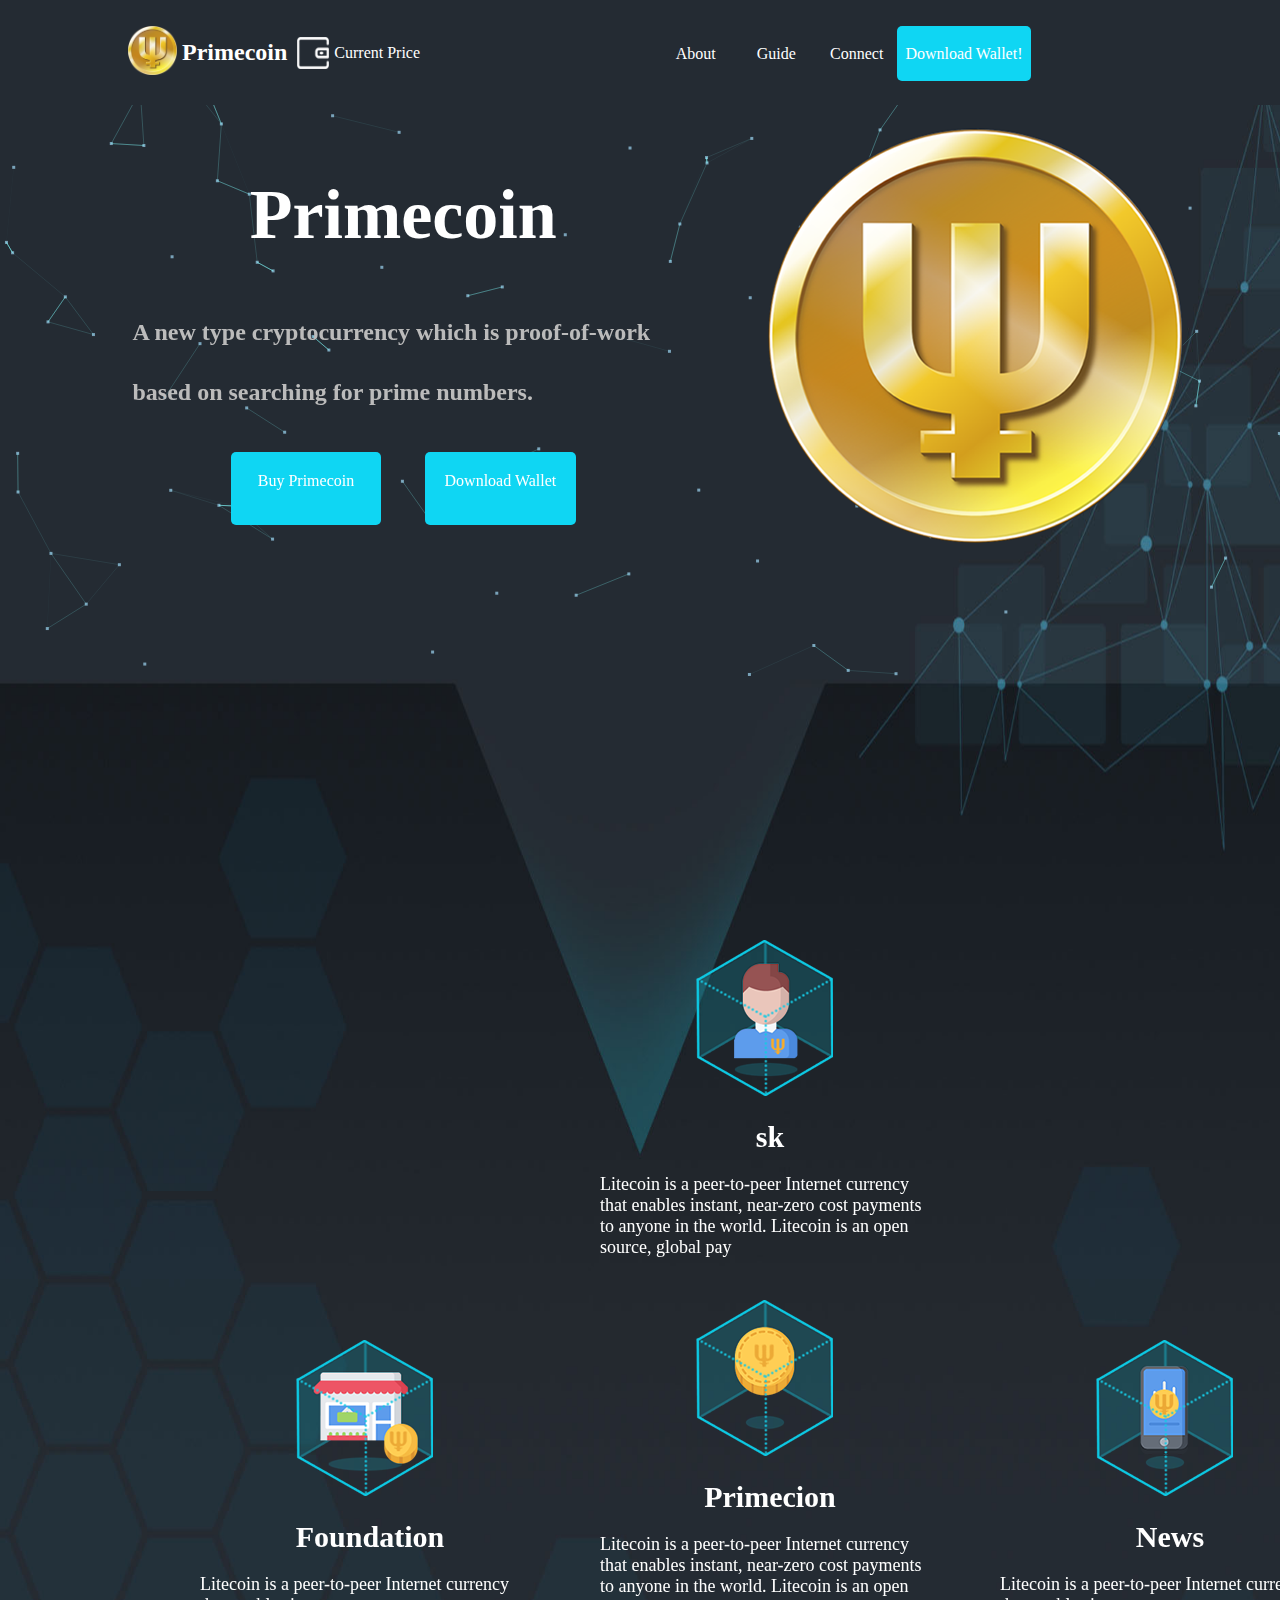
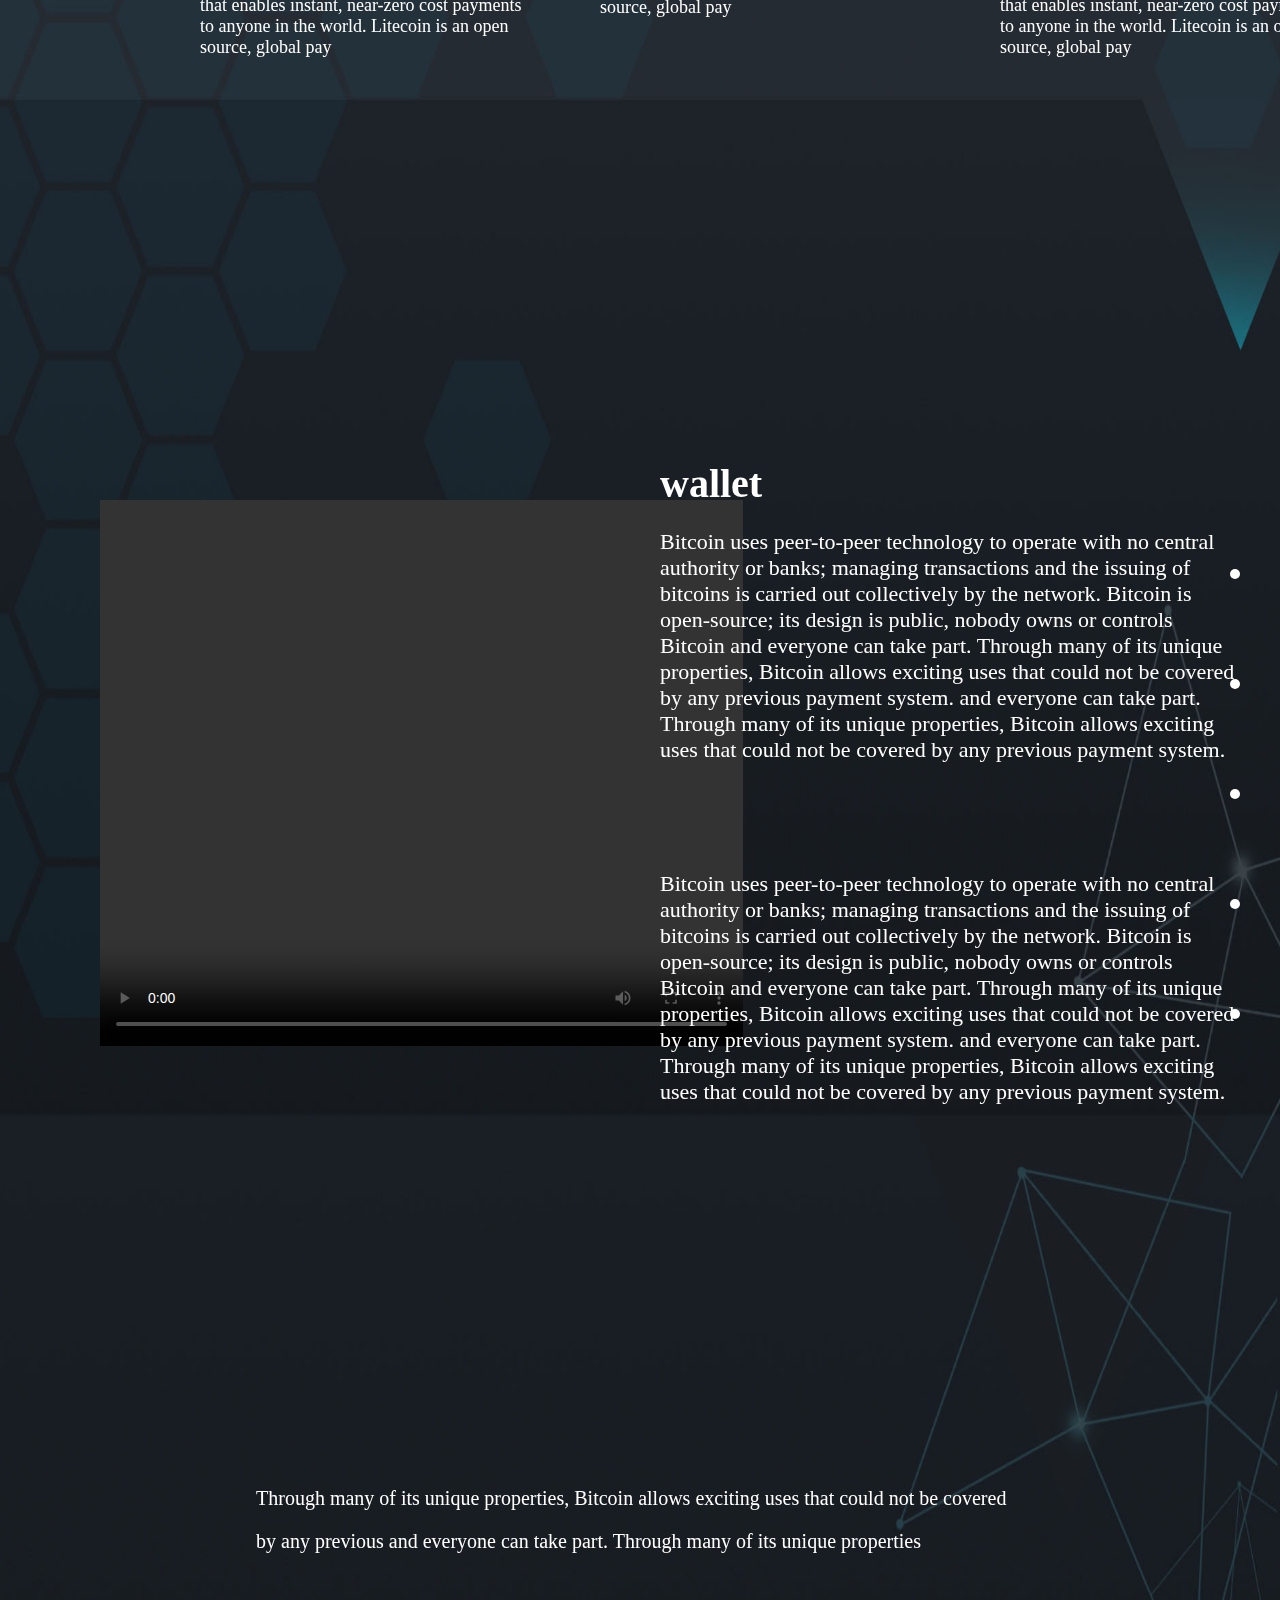
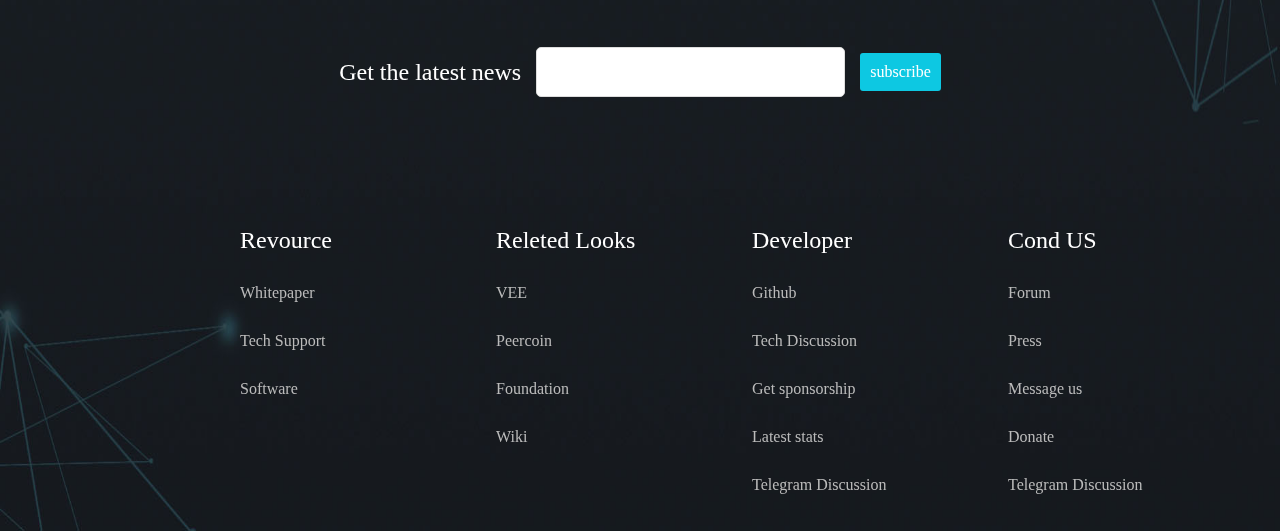
==== primecoin-site-src/index.html @ 21ff3e85 "首页pc版本" ====
<!DOCTYPE html>
<html lang="en">
<head>
    <meta charset="UTF-8">
    <meta content=" width=device-width,initial-scale=1.0",name="viewport"id=" viewport"/>
    <title>primecion</title>
    <link rel="stylesheet" href="css/initialize.css">
    <link rel="stylesheet"  href="css/index.css"/>

</head>
<body>

<div class="view" >
    <!--banner-->
    <div class="warp">
        <div class="head">
            <div class="top pointer">
                <a href="index.html"><img src="images/logo.png"></a>
               <h2 class="f">Primecoin</h2>
                <img src="images/tubiao_qianbao.png" class="img">
                <span class="f ">Current Price</span>
                <div class="nav fr f">
                    <ul class="navbar">
                        <a href="#"><li class="f">About</li></a>
                        <a href="#"><li class="f">Guide</li></a>
                        <a href="#"><li class="f">Connect</li></a>
                        <a href="#"><li class="f li" data-toggle="modal" data-target="#Down">Download Wallet!</li></a>
                    </ul>
                    <div id="Down">
                        <div class="load">
                            <div class="modal-dialog">
                                <div class="modal-content">
                                    <p>sssss</p>
                                </div>
                            </div>

                        </div>
                    </div>
                </div>
            </div>
        </div>
        <div class="container" id="mydiv">
            <div class="left fl">
                <h1 class="f">Primecoin</h1>
                <h2 class="b">A new type cryptocurrency which is proof-of-work based on searching for prime numbers.</h2>
                <a href="#"> <span class="f ">Buy Primecoin</span></a>
                <a href="#"><span class="f ">Download Wallet</span></a>
            </div>
            <div class="right fr">
                <img src="images/logo.png">
            </div>
        </div>

    </div>
    <!--main-->
    <div class="main fm">
        <a href="#"><div class="sk pointer">
            <img src="images/tubiao_sk.png">
            <div class="txt f">
                <h1>sk</h1>
                <p>Litecoin is a peer-to-peer Internet currency that enables instant, near-zero cost payments to anyone in the world. Litecoin is an open source, global pay</p>
            </div>
        </div></a>
        <a href="#"> <div class="primecion pointer">
            <img src="images/tubiao_Primecoin.png">
            <div class="txt f">
                <h1>Primecion</h1>
                <p>Litecoin is a peer-to-peer Internet currency that enables instant, near-zero cost payments to anyone in the world. Litecoin is an open source, global pay</p>
            </div>
        </div></a>
        <a href="#"> <div class="found pointer">
            <img src="images/tubiao_Foundation.png">
            <div class="txt f">
                <h1>Foundation</h1>
                <p>Litecoin is a peer-to-peer Internet currency that enables instant, near-zero cost payments to anyone in the world. Litecoin is an open source, global pay</p>
            </div>
        </div></a>
        <a href="#"><div class="news pointer">
            <img src="images/tubiao_News.png">
            <div class="txt f">
                <h1>News</h1>
                <p>Litecoin is a peer-to-peer Internet currency that enables instant, near-zero cost payments to anyone in the world. Litecoin is an open source, global pay</p>
            </div>
        </div></a>
    </div>
    <!--wallet-->
    <div class="wallet fm">
        <div class="left fl">
            <video width="643" height="546"  controls="controls">
            </video>
        </div>
        <div class="right fr f">
            <div class="rtxt">
                <h1>wallet</h1>
                <p>Bitcoin uses peer-to-peer technology to operate with no central authority or banks; managing transactions and the issuing of bitcoins is carried out collectively by the network. Bitcoin is open-source; its design is public, nobody owns or controls Bitcoin and everyone can take part. Through many of its unique properties, Bitcoin allows exciting uses that could not be covered by any previous payment system.
                    and everyone can take part. Through many of its unique properties, Bitcoin allows exciting uses that could not be covered by any previous payment system.</p>
                <p>Bitcoin uses peer-to-peer technology to operate with no central authority or banks; managing transactions and the issuing of bitcoins is carried out collectively by the network. Bitcoin is open-source; its design is public, nobody owns or controls Bitcoin and everyone can take part. Through many of its unique properties, Bitcoin allows exciting uses that could not be covered by any previous payment system.
                    and everyone can take part. Through many of its unique properties, Bitcoin allows exciting uses that could not be covered by any previous payment system.</p>
            </div>
            <div class="dict fr">
                <ul id="">
                    <li class="pointer"></li>
                    <li class="pointer"></li>
                    <li class="pointer"></li>
                    <li class="pointer"></li>
                    <li class="pointer"></li>
                </ul>
            </div>

        </div>
    </div>
    <!--footer-->
    <div class="footer">
        <p class="f">Through many of its unique properties, Bitcoin allows exciting uses that could not be covered by any previous
            and everyone can take part. Through many of its unique properties</p>
        <div class="search">
            <span class="f">Get the latest news</span>
            <div class="SearchOn"></div>
            <div class="sub f" >subscribe</div>
        </div>

            <ul class="bottom f">
                <li  class="fl f">Revource
                    <ul class="list">
                        <li>Whitepaper</li>
                        <li>Tech Support</li>
                        <li>Software</li>
                    </ul>
                </li>
                <li  class="fl">Releted Looks
                    <ul class="list">
                        <li>VEE</li>
                        <li>Peercoin</li>
                        <li>Foundation</li>
                        <li>Wiki</li>
                    </ul>
                </li>
                <li class="fl">Developer
                    <ul class="list">
                        <li>Github</li>
                        <li>Tech Discussion</li>
                        <li>Get sponsorship</li>
                        <li>Latest stats</li>
                        <li>Telegram Discussion</li>

                    </ul>
                </li>
                <li  class="fl">Cond US
                    <ul class="list">
                        <li>Forum</li>
                        <li>Press</li>
                        <li>Message us</li>
                        <li>Donate</li>
                        <li>Telegram Discussion</li>
                    </ul>
                </li>
            </ul>
        <div class="web ">
            <ul>
                <li class="pointer" ><a href=" http://t.me/PrimecoinFoundation"> <img src="images/1.png" id="a"></a><span>Telegram</span><div class="arrow-down"></div></li>
                <li class="pointer" ><a href=" https://discord.gg/UTQz4Zq"><img src="images/2.png" id="b"></a><span>Discord</span><div class="arrow-down"></div></li>
                <li class="pointer" ><a href=" http://forum.primecoin.org"><img src="images/3.png" id="c"></a> <span>Forum</span><div class="arrow-down"></div></li>
                <li class="pointer" ><a href="https://www.youtube.com/channel/UCQZpBc1864PakvidBOHFqPw?"><img src="images/4.png" id="d"></a><span>Youtobe</span><div class="arrow-down"></div></li>
                <li class="pointer" ><a href="https://twitter.com/Primecoin_org"><img src="images/5.png" id="e"></a><span>Twitter</span><div class="arrow-down"></div></li>
                <li class="pointer" ><a href=" https://www.reddit.com/r/primecoin/"><img src="images/6.png" id="f"></a><span>Reddit</span><div class="arrow-down"></div></li>
            </ul>
        </div>

        <div class="CopyRight"style="margin: 0 auto">
           Copyright Primecoin Foundation<img src="images/time.jpg"> 2018. All rights reserved.
        </div>
    </div>
</div>

</body>
<script src="js/jquery-3.3.1.min.js"></script>
<script src="js/bootstrap.js"></script>
<script>
    window.onload = function(){
        //配置
        var config = {
            vx: 4,//点x轴速度,正为右，负为左
            vy:  4,//点y轴速度
            height: 3,//点高宽，其实为正方形，所以不宜太大
            width: 3,
            count:150,//点个数
            color: "121, 162, 185",//点颜色
            stroke: "130,255,255",//线条颜色
            dist: 6000,//点吸附距离
            e_dist: 20000,//鼠标吸附加速距离
            max_conn: 10//点到点最大连接数
        }
        //调用
        CanvasParticle(config);
    }
</script>

<script type="text/javascript" src="js/canvas-particle.js"></script>
<script src="js/js.js"></script>
</html>
---- primecoin-site-src/css/initialize.css ----
body{ margin: 0;padding: 0;  font-family:ArialMT;overflow:auto;}
body,html{-webkit-text-size-adjust: none;width: 100%;height: 100%;}
*{text-decoration: none;list-style: none;}
img{border: 0px;}
.fl{float: left;}
.fr{float: right;}
.pointer{cursor:pointer;}
::-moz-focus-inner{border:0px;}
/*a:link {color:#0f0;text-decoration:none;}
a:visited {color: #FFFF00; text-decoration:none;}
a:hover {color: #00FF00; text-decoration:underline;}
a:active {color: #0000FF; text-decoration:underline;}*/
a{color: #000;}
.wrapper{clear: both;width: 100%;}
table { border-collapse:collapse; }
.f{color: #ffffff}
.b{color: #bbbbbb}
.c5{color: #c5c5c5c5}
.fm{font-family: Gadugi;}
.fw{font-weight: bold}
.view{
    width: 100%;
    height: auto;
    overflow: auto;
    overflow-x: hidden;

}

/*默认滚动条样式修改ie9 google Firefox 等高版本浏览器有效*/
::selection {background: #D03333;color: white;text-shadow: none;}
::-webkit-scrollbar-track-piece{width:10px;background-color:#f2f2f2}
::-webkit-scrollbar{width:10px;height:6px}
::-webkit-scrollbar-thumb{height:50px;background-color:rgba(0,0,0,.3);}
::-webkit-scrollbar-thumb:hover{background:#cc0000}


/*渐变*/
/*background-image: -moz-linear-gradient(top, #8fa1ff, #3757fa);
background-image: -webkit-gradient(linear, left top, left bottom, color-stop(0, #ff4f02), color-stop(1, #8f2c00)); Saf4+, Chrome
filter: progid:DXImageTransform.Microsoft.gradient(startColorstr='#c6ff00', endColorstr='#538300', GradientType='0'); IE*/
---- primecoin-site-src/css/index.css ----
.view{
    width:100%;
    /*height:4070px;*/
    background-image: url("../images/di - 副本.jpg");
    background-size:100% 100%;
    overflow-x: hidden;
    position: absolute;
    z-index: -999;

}

.view .warp{
    width: 100%;
    height:auto;
}
/*nav*/
.warp .head{
    width: 100%;
    height: 105px;
    background: #242b33;
    position: fixed;
}
.warp .head .top{
    width:80%;
    height: 105px;
    margin: 0 auto;
    display: flex;
    justify-content: center;
    align-items: center;
}
.warp .head .top h2{
    margin-left: 5px;
    margin-right: 10px;
}
.warp .head .top .img{
    width: 32px;
    height: 32px;
}
.warp .head .top span{
    width:20%;
    margin-left: 5px;
}
.warp .head .top .nav{
    width: 60%;
    height:105px;
    margin-left: 10%;
    margin-top:2%;
}
.warp .head .top .nav .navbar{
    width:100%;
    height:55px;


}
.warp .head .top .nav .navbar li {
    width:15%;
    height:55px;
    line-height:55px;
    text-align: center;
    float: left;
}
.warp .head .top .nav .navbar .li{
    width:25%;
    background: #0fd6f3;
    border-radius:5px;
}
.warp .head img{
    width: 49px;
    height: 49px;

}

#Down{
    width: 100%;
    height: 100%;
    position: fixed;
    left: 0;
    top: 0;
    z-index: 9999;
    display: none;
}
#Down .load{
    width:400px;
    height: 300px;
    background: #fff;
    border-radius: 5px;
    position: absolute;
    left: 50%;
    transform: translateX(-50%);
    top: 250px;
}


















/*banner*/
.warp .container{
    width:100%;
    height:680px;

}
.container .left{
    width:60%;
    height:680px;
    text-align: center;
    padding:10% 5% 5% 8%;
    box-sizing: border-box;
}
.container .left h1{
    font-size: 70px;
    font-weight: bold;
}
.container .left h2{
    text-align: left;
    margin:5%;
    line-height: 60px;
}
.container .left span{
    display: inline-block;
    width: 25%;
    height: 15%;
    background: #0fd6f3;
    border-radius: 5px;
    margin: 0 20px;
    padding-top:20px;
    box-sizing: border-box;
}
.container .right  {
    width: 40%;
    padding-top:10%;
    box-sizing: border-box;
}
/*main*/
 .main{
    width: 100%;
    height:1017px;
    position: relative;

}
.main .sk{
    position :absolute;
    top:260px;bottom:0;left:600px;right: 0px;

}
.main .primecion{
    position :absolute;
    top:620px;bottom:0;left:600px;right: 0px;
}
.main .found{
    position :absolute;
    top:660px;bottom:0;left:200px;right: 0px;

}
.main .news{
    position :absolute;
    top:660px;bottom:0;left:1000px;right: 395px;
}
.main  img{
    margin-left:96px;
}

.main .txt{
    width: 340px;
    height: 120px;
    text-align: center;

}
.main .txt h1{
    font-size: 30px;

}
.main .txt p{
    width:340px;
    height:113px;
    font-size:18px;
    color:rgba(255,255,255,1);
    text-align: left;

}

/*wallet*/
.wallet{
    width: 100%;
    height:1017px;
    padding:336px 0px 0px 0px;
    box-sizing: border-box;


}
.wallet .left{
    width:50%;
    height:auto;
    padding:67px 17px 141px 100px ;
    box-sizing: border-box;
}
.wallet .right{
    width:50%;
    height:auto;
    padding-left: 20px;
    box-sizing: border-box;
}
.wallet .right .rtxt{
    position: absolute;
    width:40%;
    height: auto;
}
.wallet .right .rtxt  h1{
    font-size: 40px;
    margin-bottom:15px;

}
.wallet .right .rtxt p{
    width:577px;
    height: 320px;
    font-size: 22px;

}
.wallet .right .dict{
    width:20px;
    height:400px;
    margin-top:120px;
    margin-right:70px;

}
.wallet .right .dict li{
    width: 10px;
    height: 10px;
    border-radius: 50%;
    background: #ffffff;
    margin-bottom:100px;

}

/*footer*/
.footer{
    width: 100%;
    height: 1017px;
   padding-top:300px;
    box-sizing: border-box;
}
.footer p{
    width:60%;
    height: 83px;
    font-size: 20px;
    line-height:43px;
    margin:0 auto;
    text-align: left;
    padding-top: 63px;
    box-sizing: border-box;

}
.footer .search{
    width:60%;
    margin: 150px auto 100px auto;
    display: flex;
    flex-direction: row;
    justify-content: center;
    align-items: center;
}
.footer .search  span{
    font-size: 24px;
}
.footer .search  .SearchOn{
    width: 40%;
    height: 48px;
    border: 1px solid #dddddd;
    border-radius: 5px;
    margin: 0 15px;
    background-color: #fff;
}
.footer .search .sub {
    font-size: 16px;
    background: #0dc8e2;
    padding: 10px;
    border-radius: 3px;
}

.footer .bottom{
    width: 80%;
    margin:auto 302px auto 200px;
}
.footer .bottom li{
    width:25%;
    font-size:24px;
    float:left;
    margin-top:30px;

}
.footer .bottom .list{
    width:100%;
    height:200px;
    padding: 0px;
}
.footer .bottom .list li{
    width: 100%;
    clear: both;
    font-size:16px;
    color: #bbbbbb;


}

.footer  .web ul{
    width:80%;
    margin: 80px auto 80px auto;
    display: flex;
    flex-direction: row;
    justify-content: center;
    align-items: center;

}

.footer  .web ul li{
    margin:60px 20px;
    position: relative;
}
.footer  .web ul li span{
    width:80px;
    height:20px;
    text-align: center;
    border-radius: 3px;
    color:rgba(255,255,255,0.6);
    position: absolute;
    top:-30px;
    left:0px;
    background:rgba(0,160,196,0.7);
    display: none;

}
.footer  .web ul li:hover span{
    display: block;
}
.footer  .web ul li:hover .arrow-down{
    display: block;
}
.footer  .web ul li .arrow-down {
    width: 0;
    height: 0;
    border-left: 8px solid transparent;
    border-right: 8px solid transparent;
    border-top: 8px solid rgba(0,160,196,0.77);
    position: absolute;
    left:26px;
    top:-10px;
    display: none;
}
.footer .CopyRight{
    width:400px;
    height: 25px;
    color: #555555;

}
.footer .CopyRight img{
    width: 15px;
    height: 15px;

}
.footer .CopyRight{
    width:800px;
    height: 25px;
   color: #555555;
    text-align: center;

}
.footer .CopyRight img{
    width: 15px;
    height: 15px;

}
/*modal*/
#Sub{
    width: 100%;
    height: 100%;
    position: fixed;
    left: 0;
    top: 0;
    z-index: 9999;
    display: none;
}
#Sub .scr{
    width:400px;
    height: 300px;
    background: #fff;
    position: absolute;
    left: 50%;
    transform: translateX(-50%);
    top: 250px;
}

/*ipad*/
@media(max-width:1024px){
    .warp .head .top .nav{
        width: 70%;
       margin-left: 5%;
    }
    .warp .head .top .nav .navbar li{
        width: 10%;
        margin: 0 15px;
    }
    .warp .head .top .nav .navbar .li{
        width: 40%;
    }
    .container .left span{
        width:35%;
        margin: 0 20px;
    }
    .container .right  {
        width: 40%;
        padding-top:20%;
        box-sizing: border-box;
    }
    .container .right img{
        width: 340px;
        height: 340px;
    }

    .main .sk{
            top:200px;bottom:0;left:345px;right: 0px;
        }
    .main .primecion{
            top:600px;bottom:0;left:350px;right: 0px;
        }
    .main .found{

            top:690px;bottom:0;left:5px;right: 0px;

        }
    .main .news{

            top:690px;bottom:0;left:680px;right:0px;
        }


    .wallet video{
            width:450px;
            height: 300px;
        }
    .wallet .left {
            padding:100px 17px 141px 20px ;
        }
    .wallet .right .rtxt p{
            width:400px;
            font-size: 16px;
        }
    .wallet .right .dict{
            margin-right:60px;
        }

    .footer p{
        height:53px;
        font-size: 12px;
        line-height: 22px;
        padding-top:30px;
    }
    .footer .search{
        margin: 50px auto 10px auto;
    }
    .footer .bottom{
        margin:auto 202px auto 100px;
    }
    .footer .bottom li{
        font-size:20px;
    }
}
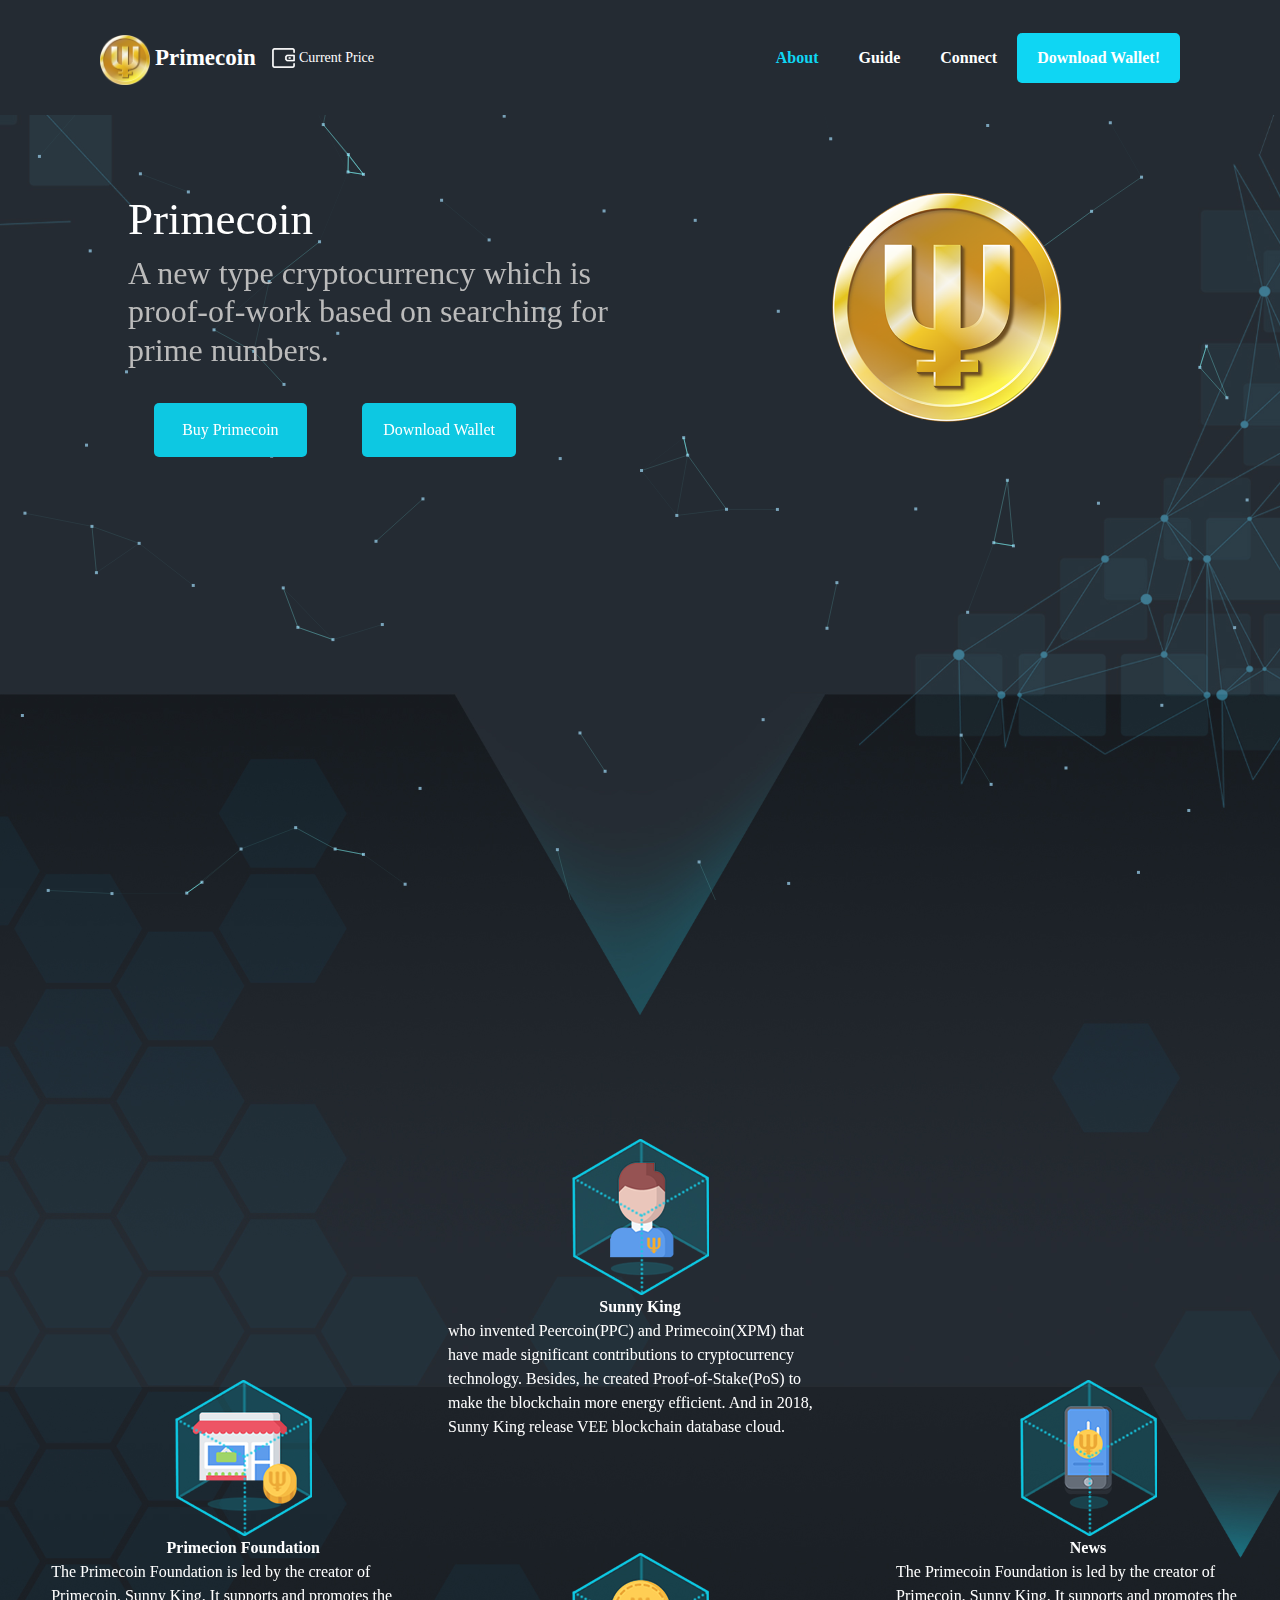
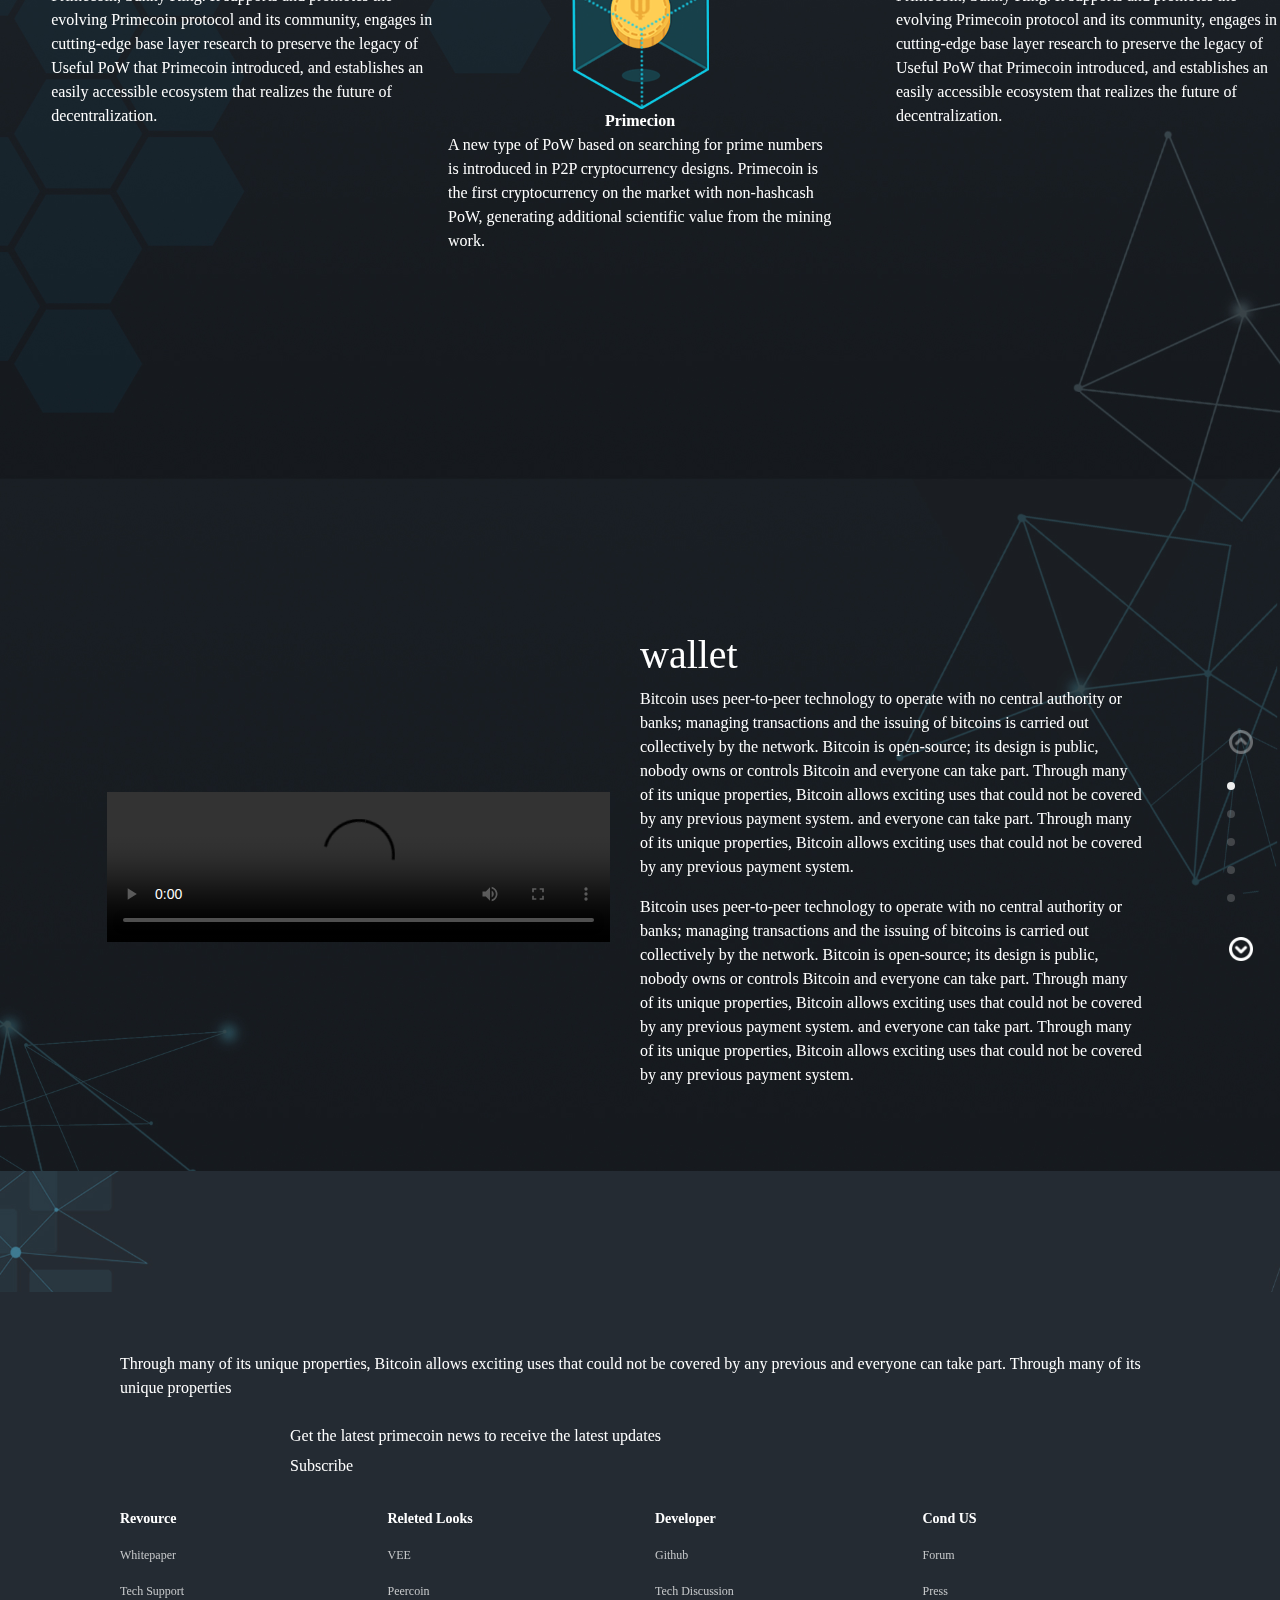
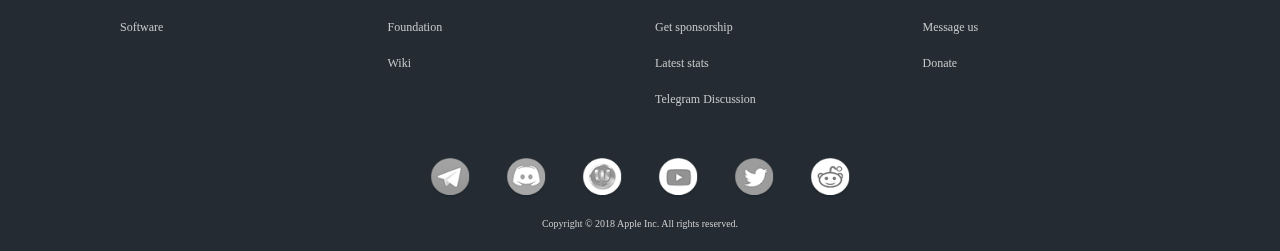
==== commit edf0848d: "首页" ====
--- a/primecoin-site-src/index.html
+++ b/primecoin-site-src/index.html
@@ -2,181 +2,375 @@
 <html lang="en">
 <head>
     <meta charset="UTF-8">
-    <meta content=" width=device-width,initial-scale=1.0",name="viewport"id=" viewport"/>
-    <title>primecion</title>
+    <meta name="viewport" content="maximum-scale=1.0,minimum-scale=1.0,user-scalable=0,width=device-width,initial-scale=1.0"/>
+    <title>Primecoin</title>
+    <link rel="stylesheet" href="css/main.css">
+    <link rel="stylesheet" href="css/swiper.min.css">
+    <link rel="stylesheet" href="css/bootstrap.min.css">
     <link rel="stylesheet" href="css/initialize.css">
-    <link rel="stylesheet"  href="css/index.css"/>
+    <link rel="stylesheet" href="css/public.css">
+    <style type="text/css">
+        .swiper-container {
+            width: 100%;
+            height: 100%;
+        }
+        .swiper-container swiper-container-vertical swiper-container-ios{
+          margin-top: 100px;
+        }
+        .swiper-slide {
+            color: #ffffff;
+            padding-top: 50px;
+            box-sizing: border-box;
+            /* Center slide text vertically */
+            display: -webkit-box;
+            display: -ms-flexbox;
+            display: -webkit-flex;
+            display: flex;
+            -webkit-box-pack: center;
+            -ms-flex-pack: center;
+            -webkit-justify-content: center;
+            justify-content: center;
+            -webkit-box-align: center;
+            -ms-flex-align: center;
+            -webkit-align-items: center;
+            align-items: center;
+        }
+
+
+
+
+        .swiper-container-vertical>.swiper-pagination-bullets{
+
+            right:45px;
+        }
+
+        .swiper-container-vertical>.swiper-pagination-bullets .swiper-pagination-bullet{
+            margin: 20px 0;
+
+        }
+
+
+        .swiper-pagination-bullet-active{
+            background: #ffffff;
+        }
+
+        .swiper-pagination-bullet{
+            background:#eeeeee;
+        }
+
+
+         .swiper-button-prev,  .swiper-button-next{
+             position: absolute;
+             width: 24px;
+             height: 24px;
+             top:40%;
+             left:96%;
+             background-size: 24px 24px;
+             background-image: url("images/Arrow up.png");
+             /*transform:rotate(90deg);*/
+            /*-ms-transform:rotate(90deg); 	!* IE 9 *!*/
+            /*-moz-transform:rotate(90deg); 	!* Firefox *!*/
+            /*-webkit-transform:rotate(90deg); !* Safari 和 Chrome *!*/
+            /*-o-transform:rotate(90deg); 	!* Opera *!*/
+            /*color: #eeeeee;*/
+        }
+         .swiper-button-next{
+            position: absolute;
+            top: 63%;
+            left: 96%;
+             background-image: url("images/Arrow Down.png");
+        }
+        @media screen and (max-width:768px){
+         .index-center{
+             padding-top: 84%;
+             height:80vh;
+             box-sizing: border-box;
+         }
+            .swiper-slide{
+
+               overflow: hidden;
+                padding:15px;
+                box-sizing: border-box;
+            }
+            .swiper-container-vertical>.swiper-pagination-bullets{
+                right:15px;
+            }
+            .swiper-button-prev,  .swiper-button-next{
+                top: 30%;
+                left:91.6%;
+            }
+            .swiper-button-next{
+                top:76%;
+                left:91.6%;
+            }
+        }
+
+
+    </style>
 
 </head>
+
 <body>
-
-<div class="view" >
-    <!--banner-->
-    <div class="warp">
-        <div class="head">
-            <div class="top pointer">
-                <a href="index.html"><img src="images/logo.png"></a>
-               <h2 class="f">Primecoin</h2>
-                <img src="images/tubiao_qianbao.png" class="img">
-                <span class="f ">Current Price</span>
-                <div class="nav fr f">
-                    <ul class="navbar">
-                        <a href="#"><li class="f">About</li></a>
-                        <a href="#"><li class="f">Guide</li></a>
-                        <a href="#"><li class="f">Connect</li></a>
-                        <a href="#"><li class="f li" data-toggle="modal" data-target="#Down">Download Wallet!</li></a>
-                    </ul>
-                    <div id="Down">
-                        <div class="load">
-                            <div class="modal-dialog">
-                                <div class="modal-content">
-                                    <p>sssss</p>
-                                </div>
-                            </div>
-
-                        </div>
+<nav class="navbar navbar-expand-lg navbar-light bg-light">
+    <a class="navbar-brand" href="index.html">
+        <img src="images/logo.png" alt="">
+        <span>Primecoin</span>
+    </a>
+    <span class="posi-wallet">
+                <img src="images/tubiao_qianbao.png" alt="">
+                Current Price
+            </span>
+    <button class="navbar-toggler" type="button" data-toggle="collapse" data-target="#navbarNavDropdown" aria-controls="navbarNavDropdown" aria-expanded="false" aria-label="Toggle navigation">
+        <span class="navbar-toggler-icon"></span>
+    </button>
+    <div class="collapse navbar-collapse" id="navbarNavDropdown">
+        <ul class="navbar-nav">
+            <li class="nav-item active">
+                <a class="nav-link" href="about.html">About <span class="sr-only">(current)</span></a>
+            </li>
+            <li class="nav-item">
+                <a class="nav-link" href="guide.html">Guide</a>
+            </li>
+            <li class="nav-item">
+                <a class="nav-link" href="connect.html">Connect</a>
+            </li>
+            <li class="nav-item nav-download">
+                <a class="nav-link" href="javascript:void(0);">Download Wallet!</a>
+            </li>
+        </ul>
+    </div>
+</nav>
+<div id="warp">
+
+
+<div id="mydiv">
+    <div class="left fl">
+            <h1 class="f">Primecoin</h1>
+            <h2 class="b">A new type cryptocurrency which is proof-of-work based on searching for prime numbers.</h2>
+            <a href="#"> <span class="f ">Buy Primecoin</span></a>
+            <a href="#"><span class="f ">Download Wallet</span></a>
+        </div>
+        <div class="right fr">
+            <img src="images/logo.png">
+        </div>
+
+</div>
+<div class="index-content">
+
+       <a href="about.html"><div class="sk pointer">
+           <img src="images/tubiao_sk.png">
+           <div class="f">
+               <b> Sunny King</b>
+               <p>who invented Peercoin(PPC) and Primecoin(XPM) that have made significant contributions to cryptocurrency technology.
+                   Besides, he created Proof-of-Stake(PoS) to make the blockchain more energy efficient. And in 2018, Sunny King release VEE blockchain database cloud.</p>
+           </div>
+       </div>
+       </a>
+    <a href="about.html"> <div class="primecoin pointer">
+        <img src="images/tubiao_Primecoin.png">
+        <div class=" f">
+            <b>Primecion</b>
+            <p>A new type of PoW based on searching for prime numbers is introduced in P2P cryptocurrency designs.
+                Primecoin is the first cryptocurrency on the market with non-hashcash PoW, generating additional scientific value from the mining work.
+            </p>
+        </div>
+    </div></a>
+    <a href="about.html"> <div class="found pointer">
+        <img src="images/tubiao_Foundation.png">
+        <div class=" f">
+            <b>Primecion Foundation</b>
+            <p>The Primecoin Foundation is led by the creator of Primecoin, Sunny King. It supports and promotes the evolving Primecoin protocol and its community,
+                engages in cutting-edge base layer research to preserve the legacy of Useful PoW that Primecoin introduced, and establishes an easily accessible ecosystem that realizes the future of decentralization.
+            </p>
+        </div>
+    </div></a>
+    <a href="news.html"><div class="news pointer">
+        <img src="images/tubiao_News.png">
+        <div class=" f">
+            <b>News</b>
+            <p>The Primecoin Foundation is led by the creator of Primecoin, Sunny King. It supports and promotes the evolving Primecoin protocol and its community,
+                engages in cutting-edge base layer research to preserve the legacy of Useful PoW that Primecoin introduced, and establishes an easily accessible ecosystem that realizes the future of decentralization.
+            </p>
+        </div>
+    </div></a>
+
+</div>
+    <div class="index-center">
+        <!-- Swiper -->
+        <div class="swiper-container">
+            <div class="swiper-wrapper">
+                <div class="swiper-slide row">
+
+                        <video src="video/yh.mp4"  controls="controls" class="col-10 col-md-5 ">
+                    </video>
+
+
+                    <div class="col-10 col-md-5 ">
+                       <h1>wallet</h1>
+                        <p>Bitcoin uses peer-to-peer technology to operate with no central authority or banks; managing transactions and the issuing of bitcoins is carried out collectively by the network. Bitcoin is open-source; its design is public, nobody owns or controls Bitcoin and everyone can take part. Through many of its unique properties, Bitcoin allows exciting uses that could not be covered by any previous payment system.
+                            and everyone can take part. Through many of its unique properties, Bitcoin allows exciting uses that could not be covered by any previous payment system.</p>
+                        <p>Bitcoin uses peer-to-peer technology to operate with no central authority or banks; managing transactions and the issuing of bitcoins is carried out collectively by the network. Bitcoin is open-source; its design is public, nobody owns or controls Bitcoin and everyone can take part. Through many of its unique properties, Bitcoin allows exciting uses that could not be covered by any previous payment system.
+                            and everyone can take part. Through many of its unique properties, Bitcoin allows exciting uses that could not be covered by any previous payment system.</p>
                     </div>
                 </div>
+                <div class="swiper-slide">Slide 2</div>
+                <div class="swiper-slide">Slide 3</div>
+                <div class="swiper-slide">Slide 4</div>
+                <div class="swiper-slide">Slide 5</div>
+
             </div>
-        </div>
-        <div class="container" id="mydiv">
-            <div class="left fl">
-                <h1 class="f">Primecoin</h1>
-                <h2 class="b">A new type cryptocurrency which is proof-of-work based on searching for prime numbers.</h2>
-                <a href="#"> <span class="f ">Buy Primecoin</span></a>
-                <a href="#"><span class="f ">Download Wallet</span></a>
+            <!-- Add Pagination -->
+            <div class="navigation">
+                <div  class="swiper-button-prev"></div>
+                <div  class="swiper-button-next"></div>
             </div>
-            <div class="right fr">
-                <img src="images/logo.png">
-            </div>
+            <div class="swiper-pagination"></div>
         </div>
 
     </div>
-    <!--main-->
-    <div class="main fm">
-        <a href="#"><div class="sk pointer">
-            <img src="images/tubiao_sk.png">
-            <div class="txt f">
-                <h1>sk</h1>
-                <p>Litecoin is a peer-to-peer Internet currency that enables instant, near-zero cost payments to anyone in the world. Litecoin is an open source, global pay</p>
-            </div>
-        </div></a>
-        <a href="#"> <div class="primecion pointer">
-            <img src="images/tubiao_Primecoin.png">
-            <div class="txt f">
-                <h1>Primecion</h1>
-                <p>Litecoin is a peer-to-peer Internet currency that enables instant, near-zero cost payments to anyone in the world. Litecoin is an open source, global pay</p>
-            </div>
-        </div></a>
-        <a href="#"> <div class="found pointer">
-            <img src="images/tubiao_Foundation.png">
-            <div class="txt f">
-                <h1>Foundation</h1>
-                <p>Litecoin is a peer-to-peer Internet currency that enables instant, near-zero cost payments to anyone in the world. Litecoin is an open source, global pay</p>
-            </div>
-        </div></a>
-        <a href="#"><div class="news pointer">
-            <img src="images/tubiao_News.png">
-            <div class="txt f">
-                <h1>News</h1>
-                <p>Litecoin is a peer-to-peer Internet currency that enables instant, near-zero cost payments to anyone in the world. Litecoin is an open source, global pay</p>
-            </div>
-        </div></a>
+
+
+    <div class="footer">
+        <p>
+            Through many of its unique properties, Bitcoin allows exciting uses that could not be covered by any previous
+            and everyone can take part. Through many of its unique properties
+        </p>
+        <div id="subscribe-input-wraper">
+            <span class="new-news">Get the latest primecoin news to receive the latest updates</span>
+            <div class="createsend-button "  data-listid="j/03/77D/341/D67FD91990F19504">Subscribe</div>
+        </div>
+
+        <!--<div class="row justify-content-md-center" id="subscribe-input-wraper">-->
+        <!--<span class="getNews">Get the letest news</span>-->
+        <!--<div class="input-group subscribe-input-container mb-3 col-10 col-md-8">-->
+        <!--<input type="text" id="subscribe-input" class="form-control" placeholder="" aria-label="" aria-describedby="basic-addon2">-->
+
+        <!--<div class="input-group-append">-->
+        <!--<img src="images/search.png" alt="">-->
+        <!--<button type="button" class="btn btn-primary btn-sm">subscribe</button>-->
+        <!--</div>-->
+        <!--</div>-->
+        <!--</div>-->
+        <div class="row" id="list-wraper">
+            <ul class="col-6 col-md-3">
+                <li>
+                    Revource
+                </li>
+                <li>
+                    <a name="connect" href="http://primecoin.io/bin/primecoin-paper.pdf">Whitepaper</a>
+                </li>
+                <li>
+                    <a href="http://forum.primecoin.org/c/technical-support">Tech Support</a>
+                </li>
+                <li>
+                    <a href="javascript:void(0);">Software</a>
+                </li>
+            </ul>
+            <ul class="col-6 col-md-3">
+                <li>
+                    Releted Looks
+                </li>
+                <li>
+                    <a href="https://www.vee.tech/">VEE</a>
+                </li>
+                <li>
+                    <a href="https://peercoin.net/">Peercoin</a>
+                </li>
+                <li>
+                    <a href="http://www.Primecoin.org">Foundation</a>
+                </li>
+                <li>
+                    <a href="https://github.com/primecoin/primecoin/wiki">Wiki</a>
+                </li>
+            </ul>
+            <ul class="col-6 col-md-3">
+                <li>
+                    Developer
+                </li>
+                <li>
+                    <a href="https://github.com/primecoin/primecoin">Github</a>
+                </li>
+                <li>
+                    <a href="http://forum.primecoin.org/c/developer-discussion">Tech Discussion</a>
+                </li>
+                <li>
+                    <a href="http://www.Primecoin.org">Get sponsorship</a>
+                </li>
+                <li>
+                    <a href="http://www.Primes.zone">Latest stats</a>
+                </li>
+                <li>
+                    <a href="http://t.me/primecoinproject">Telegram Discussion</a>
+                </li>
+            </ul>
+            <ul class="col-6 col-md-3">
+                <li>
+                    Cond  US
+                </li>
+                <li>
+                    <a href="http://forum.primecoin.org/t/how-to-contact-us/56">Forum</a>
+                </li>
+                <li>
+                    <a href="news.html">Press</a>
+                </li>
+                <li>
+                    <a href="http://forum.primecoin.org/t/how-to-contact-us/56">Message us</a>
+                </li>
+                <li>
+                    <a href="javascript:void(0);" data-toggle="modal" data-target="#myModal">Donate</a>
+                </li>
+
+            </ul>
+
+        </div>
+        <div class="row justify-content-md-center" id="footer-link">
+            <div><a class="footer-link-one" href="###"></a></div>
+            <div><a class="footer-link-two" href="###"></a></div>
+            <div><a class="footer-link-three" href="###"></a></div>
+            <div><a class="footer-link-four" href="###"></a></div>
+            <div><a class="footer-link-five" href="###"></a></div>
+            <div><a class="footer-link-six" href="###"></a></div>
+        </div>
+        <p class="footer-bottom">
+            Copyright © 2018 Apple Inc. All rights reserved.
+        </p>
     </div>
-    <!--wallet-->
-    <div class="wallet fm">
-        <div class="left fl">
-            <video width="643" height="546"  controls="controls">
-            </video>
-        </div>
-        <div class="right fr f">
-            <div class="rtxt">
-                <h1>wallet</h1>
-                <p>Bitcoin uses peer-to-peer technology to operate with no central authority or banks; managing transactions and the issuing of bitcoins is carried out collectively by the network. Bitcoin is open-source; its design is public, nobody owns or controls Bitcoin and everyone can take part. Through many of its unique properties, Bitcoin allows exciting uses that could not be covered by any previous payment system.
-                    and everyone can take part. Through many of its unique properties, Bitcoin allows exciting uses that could not be covered by any previous payment system.</p>
-                <p>Bitcoin uses peer-to-peer technology to operate with no central authority or banks; managing transactions and the issuing of bitcoins is carried out collectively by the network. Bitcoin is open-source; its design is public, nobody owns or controls Bitcoin and everyone can take part. Through many of its unique properties, Bitcoin allows exciting uses that could not be covered by any previous payment system.
-                    and everyone can take part. Through many of its unique properties, Bitcoin allows exciting uses that could not be covered by any previous payment system.</p>
-            </div>
-            <div class="dict fr">
-                <ul id="">
-                    <li class="pointer"></li>
-                    <li class="pointer"></li>
-                    <li class="pointer"></li>
-                    <li class="pointer"></li>
-                    <li class="pointer"></li>
-                </ul>
-            </div>
-
-        </div>
-    </div>
-    <!--footer-->
-    <div class="footer">
-        <p class="f">Through many of its unique properties, Bitcoin allows exciting uses that could not be covered by any previous
-            and everyone can take part. Through many of its unique properties</p>
-        <div class="search">
-            <span class="f">Get the latest news</span>
-            <div class="SearchOn"></div>
-            <div class="sub f" >subscribe</div>
-        </div>
-
-            <ul class="bottom f">
-                <li  class="fl f">Revource
-                    <ul class="list">
-                        <li>Whitepaper</li>
-                        <li>Tech Support</li>
-                        <li>Software</li>
-                    </ul>
-                </li>
-                <li  class="fl">Releted Looks
-                    <ul class="list">
-                        <li>VEE</li>
-                        <li>Peercoin</li>
-                        <li>Foundation</li>
-                        <li>Wiki</li>
-                    </ul>
-                </li>
-                <li class="fl">Developer
-                    <ul class="list">
-                        <li>Github</li>
-                        <li>Tech Discussion</li>
-                        <li>Get sponsorship</li>
-                        <li>Latest stats</li>
-                        <li>Telegram Discussion</li>
-
-                    </ul>
-                </li>
-                <li  class="fl">Cond US
-                    <ul class="list">
-                        <li>Forum</li>
-                        <li>Press</li>
-                        <li>Message us</li>
-                        <li>Donate</li>
-                        <li>Telegram Discussion</li>
-                    </ul>
-                </li>
-            </ul>
-        <div class="web ">
-            <ul>
-                <li class="pointer" ><a href=" http://t.me/PrimecoinFoundation"> <img src="images/1.png" id="a"></a><span>Telegram</span><div class="arrow-down"></div></li>
-                <li class="pointer" ><a href=" https://discord.gg/UTQz4Zq"><img src="images/2.png" id="b"></a><span>Discord</span><div class="arrow-down"></div></li>
-                <li class="pointer" ><a href=" http://forum.primecoin.org"><img src="images/3.png" id="c"></a> <span>Forum</span><div class="arrow-down"></div></li>
-                <li class="pointer" ><a href="https://www.youtube.com/channel/UCQZpBc1864PakvidBOHFqPw?"><img src="images/4.png" id="d"></a><span>Youtobe</span><div class="arrow-down"></div></li>
-                <li class="pointer" ><a href="https://twitter.com/Primecoin_org"><img src="images/5.png" id="e"></a><span>Twitter</span><div class="arrow-down"></div></li>
-                <li class="pointer" ><a href=" https://www.reddit.com/r/primecoin/"><img src="images/6.png" id="f"></a><span>Reddit</span><div class="arrow-down"></div></li>
-            </ul>
-        </div>
-
-        <div class="CopyRight"style="margin: 0 auto">
-           Copyright Primecoin Foundation<img src="images/time.jpg"> 2018. All rights reserved.
-        </div>
-    </div>
+
 </div>
+<!--modal-->
+<div class="modal fade" id="myModal" tabindex="-1" role="dialog" aria-labelledby="myModalLabel" aria-hidden="true">
+    <div class="modal-dialog">
+        <div class="modal-content">
+            <p>Your help means a lot for the Primecoin Project. If you wish to help the foundation, please pay to the below address.  </p>
+            <p style="text-align: center;">Primecoin wallet address:</p>
+            <p>APMb1yoFSL8wN4FGSKCJp4EB5BzhfEjwx2 </p>
+            <img src="images/qrcode.png" alt="" class="qrcode" style="width: 60px;margin-left: calc(50% - 30px);">
+            <form id="sub_Form" class="js-cm-form" action="https://www.createsend.com/t/subscribeerror?description=" method="post" data-id="A61C50BEC994754B1D79C5819EC1255C189E7A242C023A36B4EA163EDFD48EEED086B8A1C9AA115FC8987185682F747D77F1B068296A34E192C1EE337F463A56">
+                <p>
+                    <label for="field_Email" >Email:</label>
+                    <input id="field_Email" name="cm-wdukiy-wdukiy" type="email" class="js-cm-email-input" required />
+                </p>
+                <div>
+                    <input id="cm_privacy_consent" name="cm-privacy-consent" required type="checkbox"/>
+                    <label for="cm_privacy_consent">I agree to be emailed</label>
+                    <input id="cm_privacy_consent_hidden" name="cm-privacy-consent-hidden" type="hidden" value="true" />
+                </div>
+                <p style="margin-bottom: 0">
+                    <button class="js-cm-submit-button btn" type="submit">Submit</button>
+                </p>
+            </form>
+
+
+
+        </div><!-- /.modal-content -->
+    </div><!-- /.modal -->
+
+</div>
 
 </body>
-<script src="js/jquery-3.3.1.min.js"></script>
-<script src="js/bootstrap.js"></script>
-<script>
-    window.onload = function(){
+
+
+<script>window.onload = function(){
         //配置
         var config = {
             vx: 4,//点x轴速度,正为右，负为左
@@ -192,13 +386,43 @@
         }
         //调用
         CanvasParticle(config);
+    }</script>
+<script type="text/javascript" src="js/canvas-particle.js"></script>
+<script src="js/jquery-3.3.1.min.js"></script>
+<script src="js/popper.min.js"></script>
+<script src="js/bootstrap.min.js"></script>
+<script src="js/public.js"></script>
+<!-- Swiper JS -->
+<script src="js/swiper.min.js"></script>
+<!--donate-->
+<script type="text/javascript" src="https://js.createsend1.com/javascript/copypastesubscribeformlogic.js"></script>
+
+<!-- Initialize Swiper -->
+<script>
+    var swiper = new Swiper('.swiper-container', {
+        direction: 'vertical',
+        pagination: {
+            el: '.swiper-pagination',
+            clickable: true,
+        },
+        navigation: {
+            nextEl: '.swiper-button-next',
+            prevEl: '.swiper-button-prev',
+        }
+
+    });
+    var hideHeight = $('.navbar').height() + 60;
+    function handleScroll(){
+        if ($(document).scrollTop() >= hideHeight){
+            $('.posi-wallet').hide();
+        }else{
+            $('.posi-wallet').show();
+        }
     }
+
+
 </script>
 
-<script type="text/javascript" src="js/canvas-particle.js"></script>
-<script src="js/js.js"></script>
-</html>
-
-
-
-
+
+
+</html>--- a/primecoin-site-src/css/main.css
+++ b/primecoin-site-src/css/main.css
@@ -0,0 +1,252 @@
+body{ margin: 0;padding: 0;  font-family:ArialMT;overflow:auto;}
+body,html{-webkit-text-size-adjust: none;width: 100%;height: 100%;}
+*{text-decoration: none;list-style: none;}
+img{border: 0px;}
+.fl{float: left;}
+.fr{float: right;}
+.pointer{cursor:pointer;}
+::-moz-focus-inner{border:0px;}
+/*a:link {color:#0f0;text-decoration:none;}
+a:visited {color: #FFFF00; text-decoration:none;}
+a:hover {color: #00FF00; text-decoration:underline;}
+a:active {color: #0000FF; text-decoration:underline;}*/
+a{color: #000;}
+.wrapper{clear: both;width: 100%;}
+table { border-collapse:collapse; }
+.f{color: #ffffff}
+.b{color: #bbbbbb}
+.c5{color: #c5c5c5c5}
+.fw{font-weight: bold}
+
+
+#myModal{
+    width: 100%;
+    height: 100%;
+    position: fixed;
+    left: 0;
+    top: 0;
+    border-radius: 5px;
+    z-index: 999999;
+
+}
+#myModal .modal-content{
+  padding: 20px;
+    box-sizing: border-box;
+}
+#myModal .modal-content #field_Email {
+    width: 70%;
+    height: 30px;
+    margin-top:10px;
+    border: 1px solid #f5f5f5;
+    border-radius: 5px;
+    background: #f5f5f5;
+
+}
+#myModal P ,#sub_Form{
+    color: #333;
+}
+
+#myModal .modal-dialog  {
+    padding:20px 28px 10px 28px;
+    box-sizing: border-box;
+    font-size:16px;
+    font-weight: normal;
+    text-align: center;
+
+}
+
+#myModal .modal-content .btn {
+    width: 20%;
+    height:32px;
+
+    color: #ffffff;
+    background: #0dc8e2;
+    border:none;
+}
+
+
+
+
+
+
+
+
+
+
+
+#warp{
+    width: 100%;
+    height:auto;
+    background: url("../images/di.jpg");
+    background-size:100%;
+    overflow: auto;
+    position: relative;
+    z-index: -999;
+}
+
+#mydiv{
+    width: 100%;
+    height:100vh;
+
+}
+#mydiv .left{
+    width: 60%;
+    padding:10%;
+    padding-top: 15%;
+    box-sizing: border-box;
+}
+#mydiv .left h1{
+    font-size:45px;
+}
+#mydiv .left span{
+    display: inline-block;
+    width:30%;
+    padding:3%;
+
+    margin:5%;
+    text-align: center;
+    box-sizing: border-box;
+    border-radius: 5px;
+    background:#0dc8e2;
+}
+#mydiv .right{
+     width: 40%;
+     padding:15% 5% 1% 5%;
+     box-sizing: border-box;
+ }
+#mydiv .right img{
+    width:60%;
+    height:60%;
+}
+.index-content{
+    width: 100%;
+    height: 100vh;
+    padding-bottom:200px;
+    box-sizing: border-box;
+}
+.index-content p{
+    display: inline-block;
+    text-align: left;
+}
+.index-content .sk{
+    width: 30%;
+    text-align: center;
+    position: absolute;
+     left:35%;
+      top:33%
+}
+.index-content .primecoin{
+    width: 30%;
+    text-align: center;
+    position: absolute;
+    left:35%;
+    top:45%;
+}
+.index-content .found{
+    width: 30%;
+    text-align: center;
+    position: absolute;
+    left:4%;
+    top:40%;
+}
+.index-content .news{
+    width: 30%;
+    text-align: center;
+    position: absolute;
+    left:70%;
+    top:40%;
+}
+.index-center{
+    width: 100%;
+    height: 100vh;
+    margin-top: 15%;
+}
+
+@media screen and (max-width:768px) {
+    #warp{
+        position: relative;
+        z-index:0;
+    }
+    #mydiv{
+    height:30vh;
+    }
+    #mydiv .left{
+        width: 68%;
+        padding:18% 0% 5% 5% ;
+
+
+    }
+    #mydiv .left h1{
+        font-size: 24px;
+        margin-bottom: 0px;
+    }
+    #mydiv .left h2{
+        font-size: 14px;
+        margin-bottom: 0px;
+    }
+    #mydiv .left span{
+        width:42%;
+        font-size:10px;
+        padding:2%;
+        margin: 2%;
+    }
+    #mydiv .right{
+        width: 32%;
+        padding:18% 5% 1% 5%;
+        box-sizing: border-box;
+    }
+    #mydiv .right img{
+        width:100%;
+        height:100%;
+    }
+    .index-content {
+      height: 100vh;
+    }
+    .index-content img{
+        width:20%;
+        height:20%;
+    }
+
+    .index-content p{
+        font-size: 14px;
+        text-align: left;
+        margin-top:3px;
+        padding:5px 15px 5px 15px;
+
+        box-sizing: border-box;
+        color: #bbbbbb;
+    }
+
+    .index-content .sk{
+        width: 100%;
+        margin: 0 auto;
+        position: absolute;
+        left:0%;
+        top:10%
+    }
+    .index-content .primecoin{
+        width:100%;
+        text-align: center;
+        position: absolute;
+        left:0%;
+        top:20%;
+    }
+    .index-content .found{
+        width: 100%;
+        text-align: center;
+        position: absolute;
+        left: 0;
+        top:30%
+
+    }
+    .index-content .news {
+        width: 100%;
+        text-align: center;
+        position: absolute;
+        left: 0%;
+        top:42%;
+    }
+
+
+
+}
--- a/primecoin-site-src/css/public.css
+++ b/primecoin-site-src/css/public.css
@@ -0,0 +1,305 @@
+.navbar-brand{
+    paddding-top: 0;
+}
+
+.navbar-expand-lg{
+    width: 100%;
+    box-sizing: border-box;
+    padding: 30px 100px;
+    background-color: #242b33 !important;
+    position: fixed;
+    top: 0;
+    left: 0;
+    z-index: 9999;
+}
+.navbar-brand img{
+    width: 50px;
+}
+.navbar-brand span{
+    font-size: 23px;
+    font-weight: bold;
+    color: #fff;
+}
+.navbar-expand-lg .navbar-collapse{
+    position: relative;
+}
+.navbar-expand-lg .navbar-nav{
+    position: absolute;
+    right: 0;
+    font-size: 16px;
+    font-weight: bold;
+}
+.navbar-light .navbar-nav .nav-link:hover{
+    color: #0fd6f3;
+}
+.navbar-light .navbar-nav .nav-link:link{
+    color: #fff;
+}
+.navbar-light .navbar-nav .nav-link:visited{
+    color: #fff;
+}
+.navbar-light .navbar-nav .nav-link{
+    color: #fff;
+    padding: 0 20px;
+    height: 50px;
+    line-height: 50px;
+}
+.nav-download{
+    display: inline-block;
+    height: 50px;
+    line-height: 50px;
+    /*padding: 0 15px;*/
+    -webkit-border-radius: 5px;
+    -moz-border-radius: 5px;
+    border-radius: 5px;
+    background-color: #0fd6f3;
+}
+.nav-download .nav-link{
+    text-align: center;
+}
+
+.navbar-light .navbar-nav .active>.nav-link, .navbar-light .navbar-nav .nav-link.active, .navbar-light .navbar-nav .nav-link.show, .navbar-light .navbar-nav .show>.nav-link{
+    color: #0fd6f3;
+}
+.navbar-light .navbar-toggler{
+    border-color: #fff;
+    background-color: #fff;
+    outline: none;
+}
+.posi-wallet img{
+    height: 20px;
+    margin-top: -2px;
+}
+.posi-wallet{
+    font-size: 14px;
+    color: #fff;
+}
+.navbar-brand{
+    padding-bottom: 0;
+}
+.footer{
+    width: 100%;
+    padding: 0 120px;
+    padding-top: 60px;
+    box-sizing: border-box;
+    background-color: #242b33 !important;
+    color: #fff;
+}
+#subscribe-input{
+    border-top-left-radius: 5px;
+    border-bottom-left-radius: 5px;
+}
+.getNews{
+    line-height: 38px;
+    font-size: 14px;
+    margin: 0 auto;
+    font-weight: 600;
+}
+#subscribe-input-wraper{
+    max-width: 700px;
+    margin: 30px auto;
+}
+.subscribe-input-container{
+    margin: 0 auto;
+}
+.input-group-append{
+    position: relative;
+    z-index: 9;
+}
+.input-group-append img{
+    height: 20px;
+    position: absolute;
+    top: 9px;
+    left: -30px;
+}
+
+#list-wraper ul li{
+    color: #fff;
+    margin-bottom: 15px;
+    font-size: 14px;
+    font-weight: 600;
+}
+#list-wraper ul li a{
+    color: #c6c8ca;
+    font-size: 12px;
+    font-weight: normal;
+    text-decoration-line: none;
+}
+#list-wraper ul li a:hover{
+    color: #fff;
+}
+#footer-link{
+    max-width: 500px;
+    margin: 0 auto;
+}
+#footer-link div{
+    padding: 18px;
+ }
+#footer-link div a{
+    display: block;
+    width: 40px;
+    height: 40px;
+}
+#footer-link div .footer-link-one{
+    background: url("../images/1.png") no-repeat;
+    background-size: 100% 100%;
+}
+#footer-link div .footer-link-one:hover{
+    background: url("../images/7.png") no-repeat;
+    background-size: 100% 100%;
+}
+#footer-link div .footer-link-two{
+    background: url("../images/2.png") no-repeat;
+    background-size: 100% 100%;
+}
+#footer-link div .footer-link-two:hover{
+    background: url("../images/8.png") no-repeat;
+    background-size: 100% 100%;
+}
+#footer-link div .footer-link-three{
+    background: url("../images/3.png") no-repeat;
+    background-size: 100% 100%;
+}
+#footer-link div .footer-link-three:hover{
+    background: url("../images/9.png") no-repeat;
+    background-size: 100% 100%;
+}
+#footer-link div .footer-link-four{
+    background: url("../images/4.png") no-repeat;
+    background-size: 100% 100%;
+}
+#footer-link div .footer-link-four:hover{
+    background: url("../images/10.png") no-repeat;
+    background-size: 100% 100%;
+}
+#footer-link div .footer-link-five{
+    background: url("../images/5.png") no-repeat;
+    background-size: 100% 100%;
+}
+#footer-link div .footer-link-five:hover{
+    background: url("../images/11.png") no-repeat;
+    background-size: 100% 100%;
+}
+#footer-link div .footer-link-six{
+    background: url("../images/6.png") no-repeat;
+    background-size: 100% 100%;
+}
+#footer-link div .footer-link-six:hover{
+    background: url("../images/12.png") no-repeat;
+    background-size: 100% 100%;
+}
+.footer-bottom{
+    width: 100%;
+    text-align: center;
+    font-weight: normal;
+    font-size: 10px;
+    color: #ccc;
+    padding-bottom: 20px;
+    margin-bottom: 0;
+}
+.btn-primary{
+    background-color: #0fd6f3;
+    border-color: #0fd6f3;
+}
+.btn-primary:hover{
+    color:#fff;
+    background-color:#09DEF3;
+    border-color:#09DEF3;
+}
+.btn-primary.focus,.btn-primary:focus{
+     box-shadow:0 0 0 .2rem rgba(13,220,235,.5);
+}
+.btn-primary.disabled,.btn-primary:disabled{
+    color:#fff;
+    background-color:#09DEF3;
+    border-color:#09DEF3;
+}
+.btn-primary:not(:disabled):not(.disabled).active,.btn-primary:not(:disabled):not(.disabled):active,.show>.btn-primary.dropdown-toggle{
+    color:#fff;
+    background-color:#09DEF3;
+    border-color:#09DEF3;
+}
+.btn-primary:not(:disabled):not(.disabled).active:focus,.btn-primary:not(:disabled):not(.disabled):active:focus,.show>.btn-primary.dropdown-toggle:focus{
+    box-shadow:0 0 0 .2rem rgba(13,220,235,.5);
+}
+.form-control:focus{
+    box-shadow:0 0 0 .2rem rgba(13,220,235,.5);
+}
+.new-news{
+    position: relative;
+    top: -6px;
+}
+
+@media screen and (max-width: 992px){
+    .navbar-expand-lg .navbar-collapse{
+        position: static;
+    }
+    .navbar-expand-lg .navbar-nav{
+        position: static;
+        /*right: 0;*/
+        font-size: 16px;
+        font-weight: bold;
+    }
+    .navbar-light .navbar-nav .nav-link{
+        padding: 10px 10px;
+        line-height: 30px;
+    }
+}
+@media screen and (max-width: 768px) {
+
+    body,html{
+        width: 100%;
+        height: 100%;
+    }
+    .navbar-toggler{
+        font-size: 12px;
+    }
+    .navbar-expand-lg{
+        padding: 10px 15px;
+    }
+    .navbar-brand span{
+        font-size: 18px;
+    }
+    .navbar-brand img{
+        width: 34px;
+    }
+    .navbar-expand-lg .navbar-nav .nav-item{
+        font-size: 14px;
+    }
+
+    .posi-wallet{
+        color: #fff;
+        font-size: 10px;
+    }
+    .navbar-brand{
+        margin-right: 0;
+    }
+    .posi-wallet img{
+        height: 14px;
+    }
+    .footer{
+        padding: 0 20px;
+        padding-top: 30px;
+    }
+    #list-wraper{
+        max-width: 400px;
+        margin: 0 auto;
+    }
+    #list-wraper li a{
+        outline: none;
+        border: none;
+    }
+    #footer-link{
+        max-width: 300px;
+        margin: 0 auto;
+    }
+    #footer-link div{
+        padding: 10px;
+    }
+    #footer-link div a{
+        width: 30px;
+        height: 30px;
+    }
+}
+
+
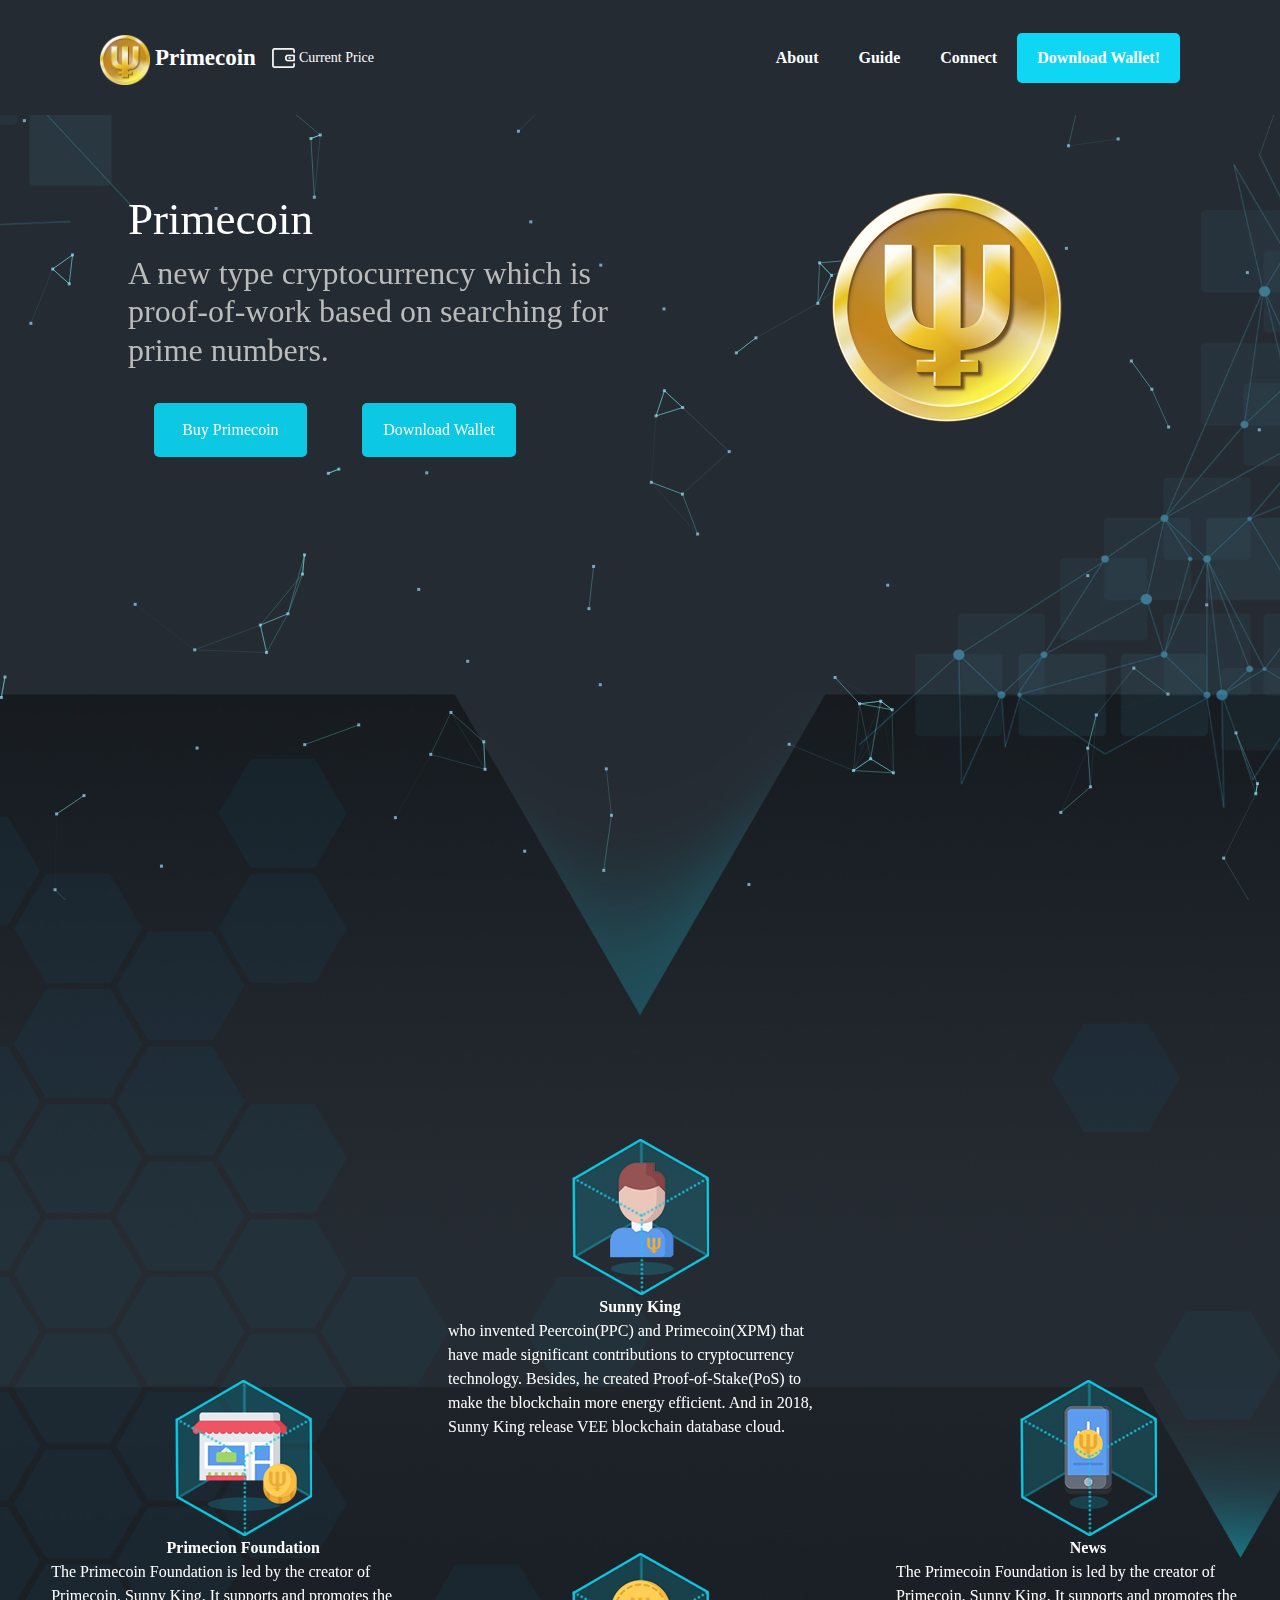
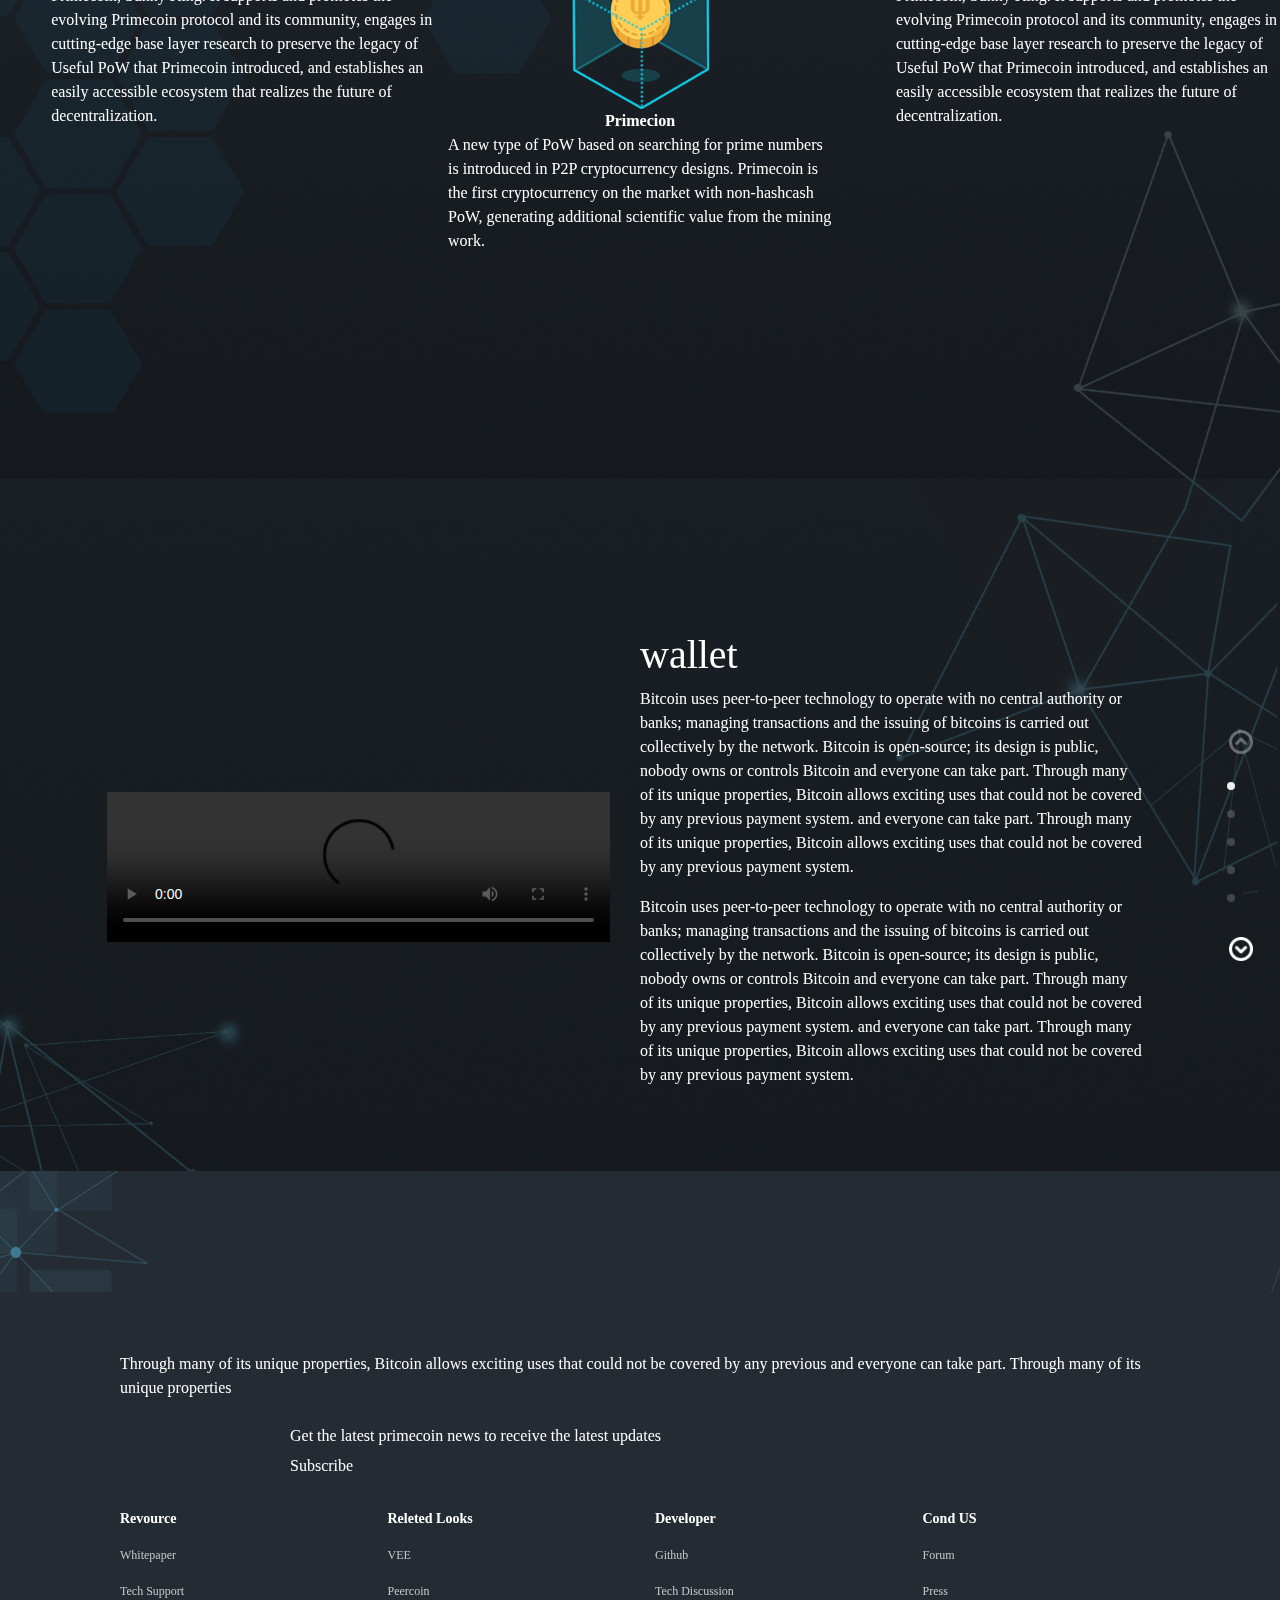
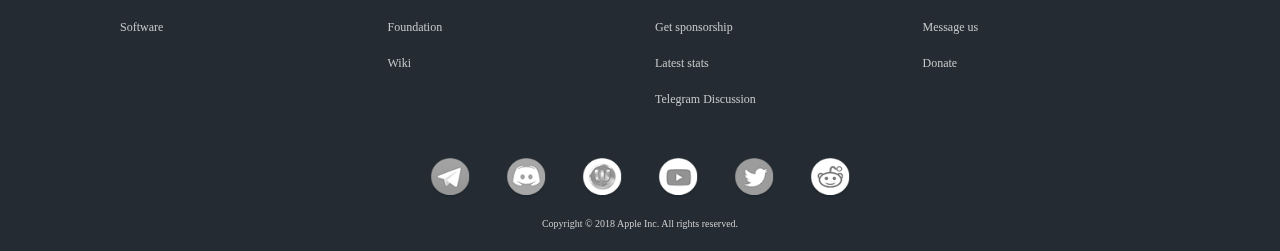
==== commit 493fe226: "测试第一版" ====
--- a/primecoin-site-src/index.html
+++ b/primecoin-site-src/index.html
@@ -125,14 +125,14 @@
     </button>
     <div class="collapse navbar-collapse" id="navbarNavDropdown">
         <ul class="navbar-nav">
-            <li class="nav-item active">
+            <li class="nav-item">
                 <a class="nav-link" href="about.html">About <span class="sr-only">(current)</span></a>
             </li>
             <li class="nav-item">
-                <a class="nav-link" href="guide.html">Guide</a>
+                <a class="nav-link" href="#guide" id="toGuide">Guide</a>
             </li>
             <li class="nav-item">
-                <a class="nav-link" href="connect.html">Connect</a>
+                <a class="nav-link" href="#connect" id="toConnect">Connect</a>
             </li>
             <li class="nav-item nav-download">
                 <a class="nav-link" href="javascript:void(0);">Download Wallet!</a>
@@ -359,9 +359,6 @@
                     <button class="js-cm-submit-button btn" type="submit">Submit</button>
                 </p>
             </form>
-
-
-
         </div><!-- /.modal-content -->
     </div><!-- /.modal -->
 
@@ -411,18 +408,54 @@
         }
 
     });
-    var hideHeight = $('.navbar').height() + 60;
+
+    function handleScrollConnect(){
+        var bodyHeight = $('body').height();
+        var footerHeight = $('.footer').height();
+        var documentHeight = $(document).height();
+
+        if ($(document).scrollTop() >= (documentHeight-footerHeight-bodyHeight)){
+            $('.navbar-light .navbar-nav .active>.nav-link').css('color','#fff');
+            $('#toConnect').css('color','#0fd6f3');
+            $('#toGuide').css('color','#fff');
+        }else{
+            $('.navbar-light .navbar-nav .active>.nav-link').css('color','#fff');
+            $('#toConnect').css('color','#fff');
+        }
+    }
+    function handleScrollGuide(){
+        var bodyHeight = $('body').height();
+        var footerHeight = $('.index-content').height();
+        var documentHeight = $(document).height();
+
+        if ($(document).scrollTop() >= (bodyHeight)){
+            $('.navbar-light .navbar-nav .active>.nav-link').css('color','#fff');
+            $('#toGuide').css('color','#0fd6f3');
+        }else{
+            $('.navbar-light .navbar-nav .active>.nav-link').css('color','#fff');
+            $('#toGuide').css('color','#fff');
+        }
+    }
+
     function handleScroll(){
-        if ($(document).scrollTop() >= hideHeight){
+        var bodyHeight = $('body').height();
+        var navHeight = $('.navbar').height();
+        var documentHeight = $(document).height();
+        if ($(document).scrollTop() >= (navHeight+60)){
             $('.posi-wallet').hide();
         }else{
             $('.posi-wallet').show();
         }
     }
+    handleScroll();
+    handleScrollGuide();
+    handleScrollConnect();
+    $(document).scroll(function () {
+        handleScroll();
+        handleScrollGuide();
+        handleScrollConnect();
+    });
 
 
 </script>
-
-
-
 </html>--- a/primecoin-site-src/css/public.css
+++ b/primecoin-site-src/css/public.css
@@ -10,7 +10,7 @@
     position: fixed;
     top: 0;
     left: 0;
-    z-index: 9999;
+    z-index: 999;
 }
 .navbar-brand img{
     width: 50px;
